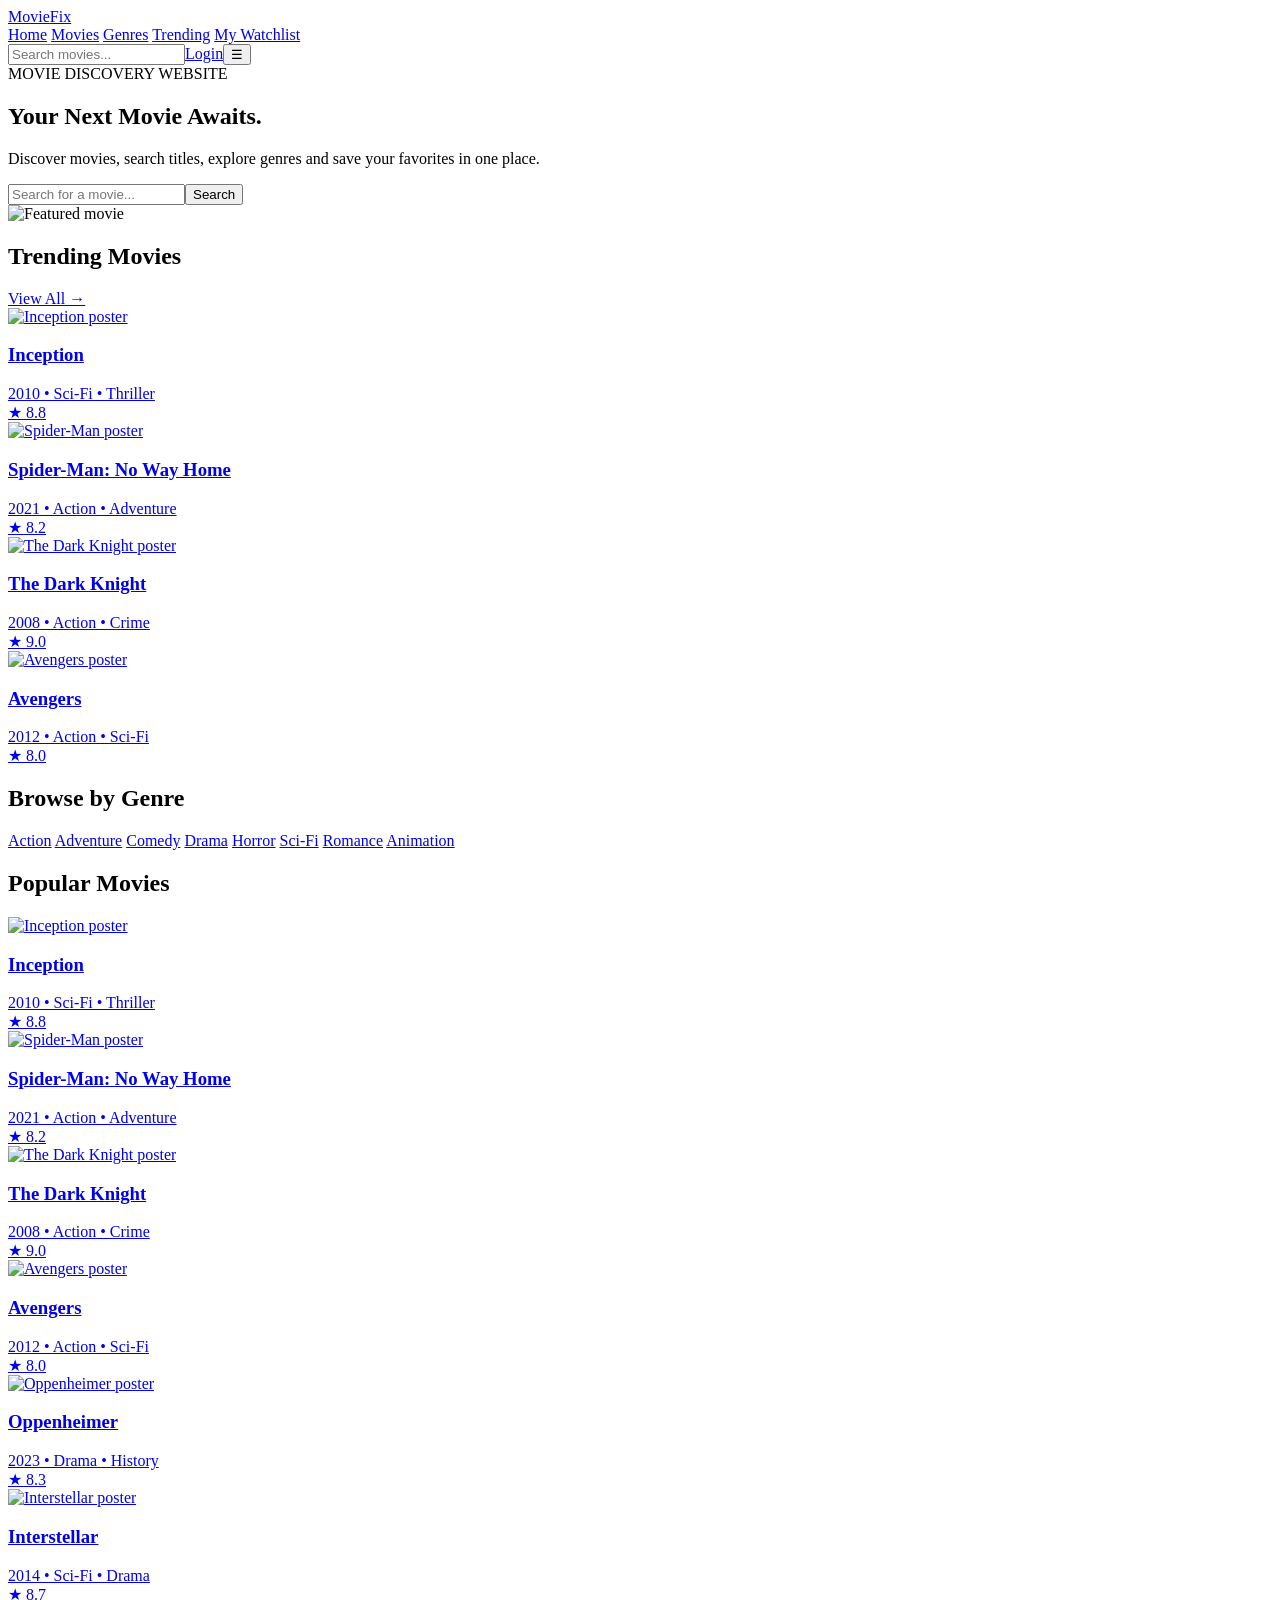
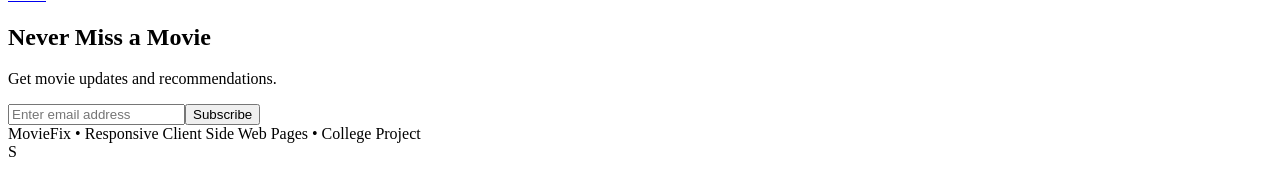
==== Client side/index.html @ 67600639 "Add MovieFix project" ====
<!doctype html>
<html lang="en">
    <head>
        <meta charset="UTF-8">
        <meta name="viewport" content="width=device-width,initial-scale=1.0">
        <title>Home | MovieFix</title>
        <link rel="stylesheet" href="client.css">
    </head>
    <body>
        <header class="topbar">
            <div class="container nav">
                 <a href="index.html" class="brand">Movie<span>Fix</span></a>
                <nav class="nav-links"><a class="active" href="index.html">Home</a>
                    <a href="movies.html">Movies</a>
                    <a href="index.html#genres">Genres</a>
                    <a href="index.html#trending">Trending</a>
                    <a href="watchlist.html">My Watchlist</a>
                </nav>
            <div class="nav-actions"> 
                <input class="search-mini" placeholder="Search movies..." onkeydown="if(event.key==='Enter')location.href='search.html?q='+encodeURIComponent(this.value)"><a class="btn btn-red" href="profile.html">Login</a><button class="menu">☰</button></div>
</div>
</header>
<main>
<section class="hero"><div class="container hero-grid">
    <div>
        <div class="eyebrow">MOVIE DISCOVERY WEBSITE</div>
        <h1>Your Next <span>Movie</span> Awaits.</h1>
        <p>Discover movies, search titles, explore genres and save your favorites in one place.</p>
        <div class="hero-search">
            <input id="heroSearch" placeholder="Search for a movie..."><button onclick="location.href='search.html?q='+encodeURIComponent(document.getElementById('heroSearch').value)">Search</button></div></div><div class="hero-poster"><img src="https://www.originalfilmart.co.uk/cdn/shop/products/interstellar_2014_english_one_sheet_original_film-art_5000x.jpg?v=1581835562" alt="Featured movie" referrerpolicy="no-referrer"></div></div></section>
           <section class="section" id="trending">
            <div class="container">
                <div class="section-head">
                    <h2>Trending <span>Movies</span></h2>
                    <a class="muted" href="movies.html">View All →</a>
                </div>
                <div class="grid" data-movie-grid>
                    <article class="movie-card">
                        <a href="movie-details.html" aria-label="View Inception details">
                            <div class="poster">
                                <img src="https://artofthemovies.co.uk/cdn/shop/files/inception_advance_SD18120_B-731214_920c5dfe-8d66-47c7-af74-11b98a83ebbf_1024x1024%402x.jpg?v=1737545739" alt="Inception poster" loading="lazy" referrerpolicy="no-referrer">
                            </div>
                            <div class="card-body">
                                <h3>Inception</h3>
                                <div class="meta">2010 • Sci-Fi • Thriller</div>
                                <div class="meta"><span class="rating">★ 8.8</span></div>
                            </div>
                        </a>
                    </article>
                    <article class="movie-card">
                        <a href="movie-details.html" aria-label="View Spider-Man details">
                            <div class="poster">
                                <img src="https://artofthemovies.co.uk/cdn/shop/products/IMG_7259.jpg?v=1640349274&amp;width=1946" alt="Spider-Man poster" loading="lazy" referrerpolicy="no-referrer">
                            </div>
                            <div class="card-body">
                                <h3>Spider-Man: No Way Home</h3>
                                <div class="meta">2021 • Action • Adventure</div>
                                <div class="meta"><span class="rating">★ 8.2</span></div>
                            </div>
                        </a>
                    </article>
                    <article class="movie-card">
                        <a href="movie-details.html" aria-label="View The Dark Knight details">
                            <div class="poster">
                                <img src="https://filmartgallery.com/cdn/shop/files/The-Dark-Knight-Vintage-Movie-Poster-Original_96d3cfa1_5000x.jpg?v=1773198168" alt="The Dark Knight poster" loading="lazy" referrerpolicy="no-referrer">
                            </div>
                            <div class="card-body">
                                <h3>The Dark Knight</h3>
                                <div class="meta">2008 • Action • Crime</div>
                                <div class="meta"><span class="rating">★ 9.0</span></div>
                            </div>
                        </a>
                    </article>
                    <article class="movie-card">
                        <a href="movie-details.html" aria-label="View Avengers details">
                            <div class="poster">
                                <img src="https://artofthemovies.co.uk/cdn/shop/files/IMG_0410-1_15f1fdf3-31e8-4544-bbe0-e0befb8ece83_1024x1024%402x.jpg?v=1713453949" alt="Avengers poster" loading="lazy" referrerpolicy="no-referrer">
                            </div>
                            <div class="card-body">
                                <h3>Avengers</h3>
                                <div class="meta">2012 • Action • Sci-Fi</div>
                                <div class="meta"><span class="rating">★ 8.0</span></div>
                            </div>
                        </a>
                    </article>
                </div>
            </div>
        </section>
           <section class="section" id="genres">
            <div class="container">
                <div class="section-head">
                    <h2>Browse by <span>Genre</span></h2>
                </div>
                <div class="genre-grid">
                    <a class="genre" href="search.html?q=Action">Action</a>
                    <a class="genre" href="search.html?q=Adventure">Adventure</a>
                    <a class="genre" href="search.html?q=Comedy">Comedy</a>
                    <a class="genre" href="search.html?q=Drama">Drama</a>
                    <a class="genre" href="search.html?q=Horror">Horror</a>
                    <a class="genre" href="search.html?q=Sci-Fi">Sci-Fi</a>
                    <a class="genre" href="search.html?q=Romance">Romance</a>
                    <a class="genre" href="search.html?q=Animation">Animation</a>
                </div>
            </div>
        </section>
           <section class="section">
            <div class="container">
                <div class="section-head">
                    <h2>Popular <span>Movies</span></h2>
                </div>
                <div class="grid" data-movie-grid>
                    <article class="movie-card">
                        <a href="movie-details.html" aria-label="View Inception details">
                            <div class="poster">
                                <img src="https://artofthemovies.co.uk/cdn/shop/files/inception_advance_SD18120_B-731214_920c5dfe-8d66-47c7-af74-11b98a83ebbf_1024x1024%402x.jpg?v=1737545739" alt="Inception poster" loading="lazy" referrerpolicy="no-referrer">
                            </div>
                            <div class="card-body">
                                <h3>Inception</h3>
                                <div class="meta">2010 • Sci-Fi • Thriller</div>
                                <div class="meta"><span class="rating">★ 8.8</span></div>
                            </div>
                        </a>
                    </article>
                    <article class="movie-card">
                        <a href="movie-details.html" aria-label="View Spider-Man details">
                            <div class="poster">
                                <img src="https://artofthemovies.co.uk/cdn/shop/products/IMG_7259.jpg?v=1640349274&amp;width=1946" alt="Spider-Man poster" loading="lazy" referrerpolicy="no-referrer">
                            </div>
                            <div class="card-body">
                                <h3>Spider-Man: No Way Home</h3>
                                <div class="meta">2021 • Action • Adventure</div>
                                <div class="meta"><span class="rating">★ 8.2</span></div>
                            </div>
                        </a>
                    </article>
                    <article class="movie-card">
                        <a href="movie-details.html" aria-label="View The Dark Knight details">
                            <div class="poster">
                                <img src="https://filmartgallery.com/cdn/shop/files/The-Dark-Knight-Vintage-Movie-Poster-Original_96d3cfa1_5000x.jpg?v=1773198168" alt="The Dark Knight poster" loading="lazy" referrerpolicy="no-referrer">
                            </div>
                            <div class="card-body">
                                <h3>The Dark Knight</h3>
                                <div class="meta">2008 • Action • Crime</div>
                                <div class="meta"><span class="rating">★ 9.0</span></div>
                            </div>
                        </a>
                    </article>
                    <article class="movie-card">
                        <a href="movie-details.html" aria-label="View Avengers details">
                            <div class="poster">
                                <img src="https://artofthemovies.co.uk/cdn/shop/files/IMG_0410-1_15f1fdf3-31e8-4544-bbe0-e0befb8ece83_1024x1024%402x.jpg?v=1713453949" alt="Avengers poster" loading="lazy" referrerpolicy="no-referrer">
                            </div>
                            <div class="card-body">
                                <h3>Avengers</h3>
                                <div class="meta">2012 • Action • Sci-Fi</div>
                                <div class="meta"><span class="rating">★ 8.0</span></div>
                            </div>
                        </a>
                    </article>
                    <article class="movie-card">
                        <a href="movie-details.html" aria-label="View Oppenheimer details">
                            <div class="poster">
                                <img src="https://www.originalfilmart.com/cdn/shop/files/oppenheimer_2023_original_film_art.webp?v=1761775685&amp;width=1200" alt="Oppenheimer poster" loading="lazy" referrerpolicy="no-referrer">
                            </div>
                            <div class="card-body">
                                <h3>Oppenheimer</h3>
                                <div class="meta">2023 • Drama • History</div>
                                <div class="meta"><span class="rating">★ 8.3</span></div>
                            </div>
                        </a>
                    </article>
                    <article class="movie-card">
                        <a href="movie-details.html" aria-label="View Interstellar details">
                            <div class="poster">
                                <img src="https://www.originalfilmart.co.uk/cdn/shop/products/interstellar_2014_english_one_sheet_original_film-art_5000x.jpg?v=1581835562" alt="Interstellar poster" loading="lazy" referrerpolicy="no-referrer">
                            </div>
                            <div class="card-body">
                                <h3>Interstellar</h3>
                                <div class="meta">2014 • Sci-Fi • Drama</div>
                                <div class="meta"><span class="rating">★ 8.7</span></div>
                            </div>
                        </a>
                    </article>
                </div>
            </div>
        </section>
          <section class="section">
            <div class="container banner">
                <h2>Never Miss a Movie</h2>
                <p class="meta">Get movie updates and recommendations.</p>
                <div class="hero-search">
                    <input placeholder="Enter email address"><button onclick="showToast('Subscribed successfully!')">Subscribe</button>
                </div>
            </div>
        </section>
</main>
<footer>
    <div class="container">MovieFix • Responsive Client Side Web Pages • College Project</div>
</footer>
<div class="toast"></div>
</body>
S</html>
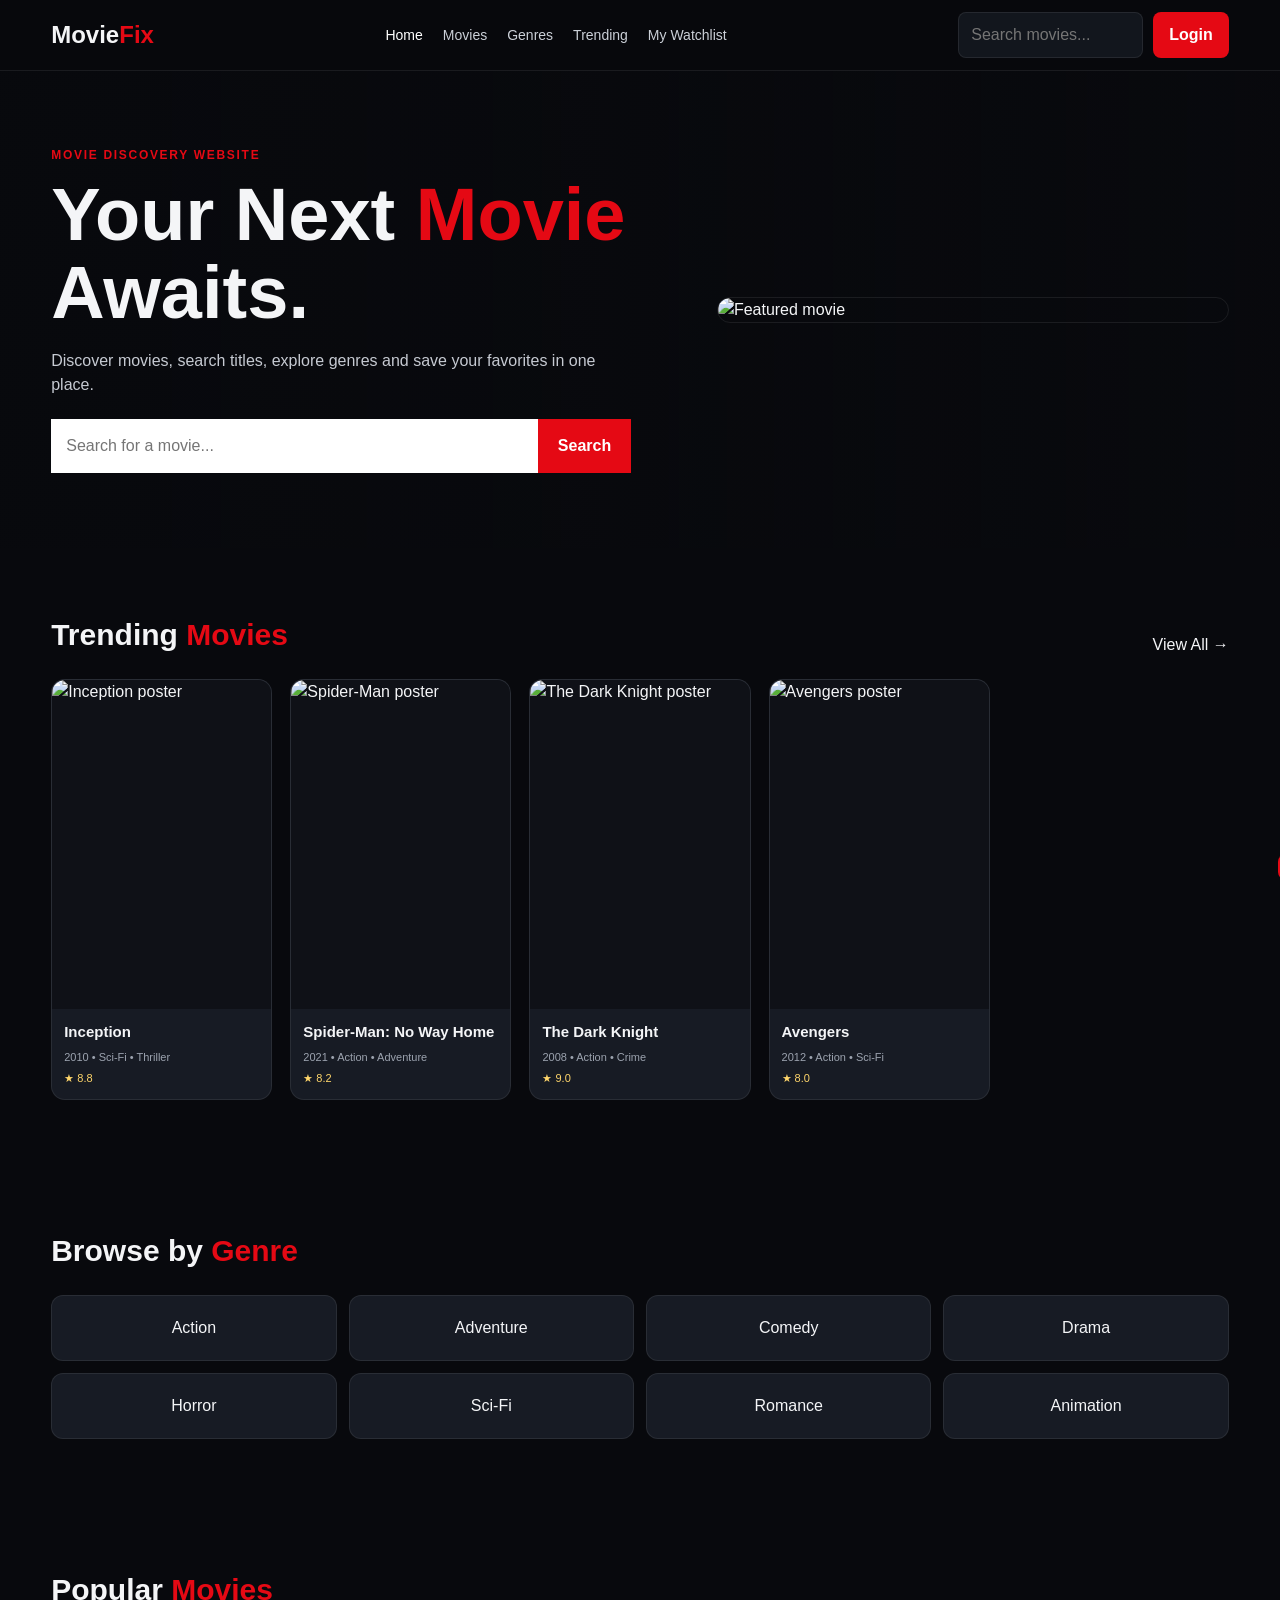
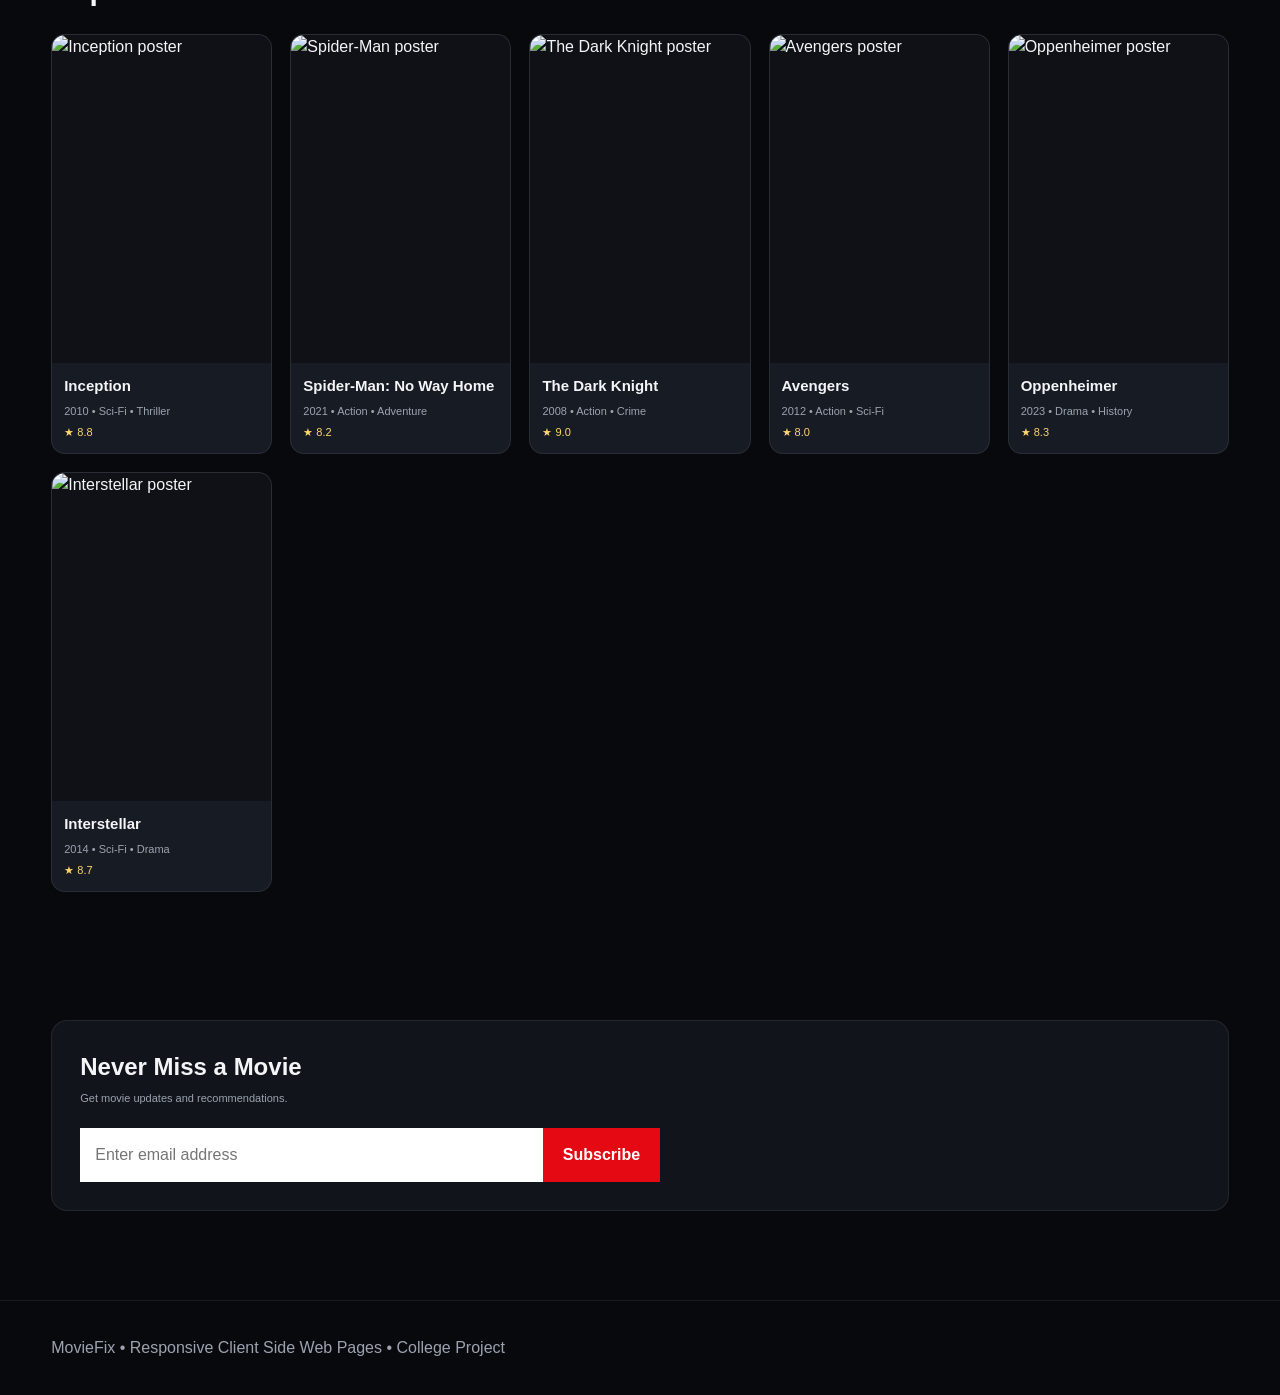
==== commit cd3af578: "Configure GitHub Pages deployment" ====
--- a/Client side/index.html
+++ b/Client side/index.html
@@ -199,4 +199,4 @@
 </footer>
 <div class="toast"></div>
 </body>
-S</html>
+</html>
--- a/Client side/client.css
+++ b/Client side/client.css
@@ -0,0 +1,594 @@
+* {
+    box-sizing: border-box;
+    margin: 0;
+    padding: 0;
+}
+
+:root {
+    --bg: #08090d;
+    --panel: #11141b;
+    --card: #171b24;
+    --text: #f4f5f7;
+    --muted: #9ca3af;
+    --red: #e50914;
+    --line: rgba(255, 255, 255, 0.08);
+}
+
+html {
+    scroll-behavior: smooth;
+}
+
+body {
+    font-family: Arial, Helvetica, sans-serif;
+    background: var(--bg);
+    color: var(--text);
+    line-height: 1.5;
+}
+
+a {
+    text-decoration: none;
+    color: inherit;
+}
+
+button,
+input,
+select {
+    font: inherit;
+}
+
+button {
+    cursor: pointer;
+}
+
+.container {
+    width: min(1180px, 92%);
+    margin: auto;
+}
+
+/* Top Bar */
+
+.topbar {
+    position: sticky;
+    top: 0;
+    z-index: 50;
+    background: rgba(8, 9, 13, 0.96);
+    border-bottom: 1px solid var(--line);
+    backdrop-filter: blur(10px);
+}
+
+.nav {
+    min-height: 70px;
+    display: flex;
+    align-items: center;
+    justify-content: space-between;
+    gap: 18px;
+}
+
+.brand {
+    font-size: 24px;
+    font-weight: 800;
+}
+
+.brand span {
+    color: var(--red);
+}
+
+.nav-links {
+    display: flex;
+    gap: 20px;
+    align-items: center;
+}
+
+.nav-links a {
+    font-size: 14px;
+    color: #cbd0d8;
+}
+
+.nav-links a:hover,
+.nav-links a.active {
+    color: #fff;
+}
+
+.nav-actions {
+    display: flex;
+    gap: 10px;
+    align-items: center;
+}
+
+.search-mini {
+    width: 185px;
+    padding: 10px 12px;
+    background: #12161d;
+    border: 1px solid var(--line);
+    border-radius: 8px;
+    color: #fff;
+    outline: none;
+}
+
+.menu {
+    display: none;
+    background: transparent;
+    border: 0;
+    color: #fff;
+    font-size: 24px;
+}
+
+/* Buttons */
+
+.btn {
+    display: inline-flex;
+    align-items: center;
+    justify-content: center;
+    gap: 8px;
+    border: 0;
+    border-radius: 8px;
+    padding: 11px 16px;
+    font-weight: 700;
+}
+
+.btn-red {
+    background: var(--red);
+    color: #fff;
+}
+
+.btn-outline {
+    background: transparent;
+    color: #fff;
+    border: 1px solid #3d4552;
+}
+
+/* Hero */
+
+.hero {
+    padding: 75px 0;
+    background:
+        linear-gradient(
+            90deg,
+            rgba(8, 9, 13, 0.98) 10%,
+            rgba(8, 9, 13, 0.80) 45%,
+            rgba(8, 9, 13, 0.28)
+        ),
+        url("https://www.originalfilmart.co.uk/cdn/shop/products/interstellar_2014_english_one_sheet_original_film-art_5000x.jpg?v=1581835562") center / cover no-repeat;
+}
+
+.hero-grid {
+    display: grid;
+    grid-template-columns: 1.1fr 0.9fr;
+    gap: 40px;
+    align-items: center;
+}
+
+.eyebrow {
+    color: var(--red);
+    font-size: 12px;
+    font-weight: 800;
+    letter-spacing: 1.7px;
+}
+
+.hero h1 {
+    font-size: clamp(42px, 6vw, 74px);
+    line-height: 1.05;
+    margin: 12px 0 18px;
+}
+
+.hero h1 span {
+    color: var(--red);
+}
+
+.hero p {
+    max-width: 580px;
+    color: #c6cad2;
+}
+
+.hero-search {
+    display: flex;
+    max-width: 580px;
+    margin-top: 22px;
+}
+
+.hero-search input {
+    flex: 1;
+    min-width: 0;
+    padding: 15px;
+    border: 0;
+    outline: 0;
+}
+
+.hero-search button {
+    padding: 0 20px;
+    border: 0;
+    background: var(--red);
+    color: #fff;
+    font-weight: 700;
+}
+
+.hero-poster {
+    border: 1px solid var(--line);
+    border-radius: 16px;
+    overflow: hidden;
+}
+
+.hero-poster img {
+    width: 100%;
+    display: block;
+}
+
+/* Sections */
+
+.section {
+    padding: 64px 0;
+}
+
+.section-head {
+    display: flex;
+    align-items: end;
+    justify-content: space-between;
+    gap: 18px;
+    margin-bottom: 22px;
+}
+
+.section-head h2 {
+    font-size: 30px;
+}
+
+.section-head h2 span {
+    color: var(--red);
+}
+
+/* Movie Grid */
+
+.grid {
+    display: grid;
+    grid-template-columns: repeat(5, 1fr);
+    gap: 18px;
+}
+
+.movie-card {
+    position: relative;
+    background: var(--card);
+    border: 1px solid var(--line);
+    border-radius: 14px;
+    overflow: hidden;
+    transition: 0.25s;
+}
+
+.movie-card:hover {
+    transform: translateY(-5px);
+}
+
+.poster {
+    aspect-ratio: 2 / 3;
+    background: #0f1117;
+    overflow: hidden;
+}
+
+.poster img {
+    width: 100%;
+    height: 100%;
+    object-fit: cover;
+    display: block;
+}
+
+.card-body {
+    padding: 12px;
+}
+
+.card-body h3 {
+    font-size: 15px;
+    white-space: nowrap;
+    overflow: hidden;
+    text-overflow: ellipsis;
+}
+
+.meta {
+    font-size: 11px;
+    color: var(--muted);
+    margin-top: 5px;
+}
+
+.rating {
+    color: #ffd66b;
+}
+
+.save {
+    position: absolute;
+    right: 10px;
+    top: 10px;
+    width: 36px;
+    height: 36px;
+    border: 0;
+    border-radius: 50%;
+    background: rgba(0, 0, 0, 0.72);
+    color: #fff;
+    font-size: 18px;
+    z-index: 2;
+}
+
+.save.saved {
+    background: var(--red);
+}
+
+/* Genres */
+
+.genre-grid {
+    display: grid;
+    grid-template-columns: repeat(4, 1fr);
+    gap: 12px;
+}
+
+.genre {
+    padding: 20px;
+    background: var(--card);
+    border: 1px solid var(--line);
+    border-radius: 12px;
+    text-align: center;
+}
+
+.genre:hover {
+    border-color: var(--red);
+}
+
+/* Banner */
+
+.banner {
+    background: var(--panel);
+    border: 1px solid var(--line);
+    border-radius: 16px;
+    padding: 28px;
+}
+
+/* Search Page */
+
+.search-page {
+    padding: 52px 0;
+}
+
+.search-bar {
+    display: flex;
+    gap: 10px;
+    margin-bottom: 25px;
+}
+
+.search-bar input,
+.search-bar select {
+    background: #131720;
+    border: 1px solid var(--line);
+    color: #fff;
+    padding: 13px;
+    border-radius: 8px;
+}
+
+.search-bar input {
+    flex: 1;
+    min-width: 0;
+}
+
+/* Pagination */
+
+.pagination {
+    display: flex;
+    justify-content: center;
+    gap: 8px;
+    margin-top: 24px;
+}
+
+.pagination button {
+    background: #171c25;
+    border: 1px solid var(--line);
+    color: #fff;
+    padding: 9px 13px;
+    border-radius: 7px;
+}
+
+.pagination .active {
+    background: var(--red);
+}
+
+/* Movie Details */
+
+.detail {
+    padding: 55px 0;
+}
+
+.detail-grid {
+    display: grid;
+    grid-template-columns: 330px 1fr;
+    gap: 35px;
+}
+
+.detail-poster img {
+    width: 100%;
+    display: block;
+    border-radius: 16px;
+}
+
+.detail h1 {
+    font-size: 44px;
+}
+
+.detail p {
+    color: #c5c9d1;
+    max-width: 780px;
+    margin-top: 16px;
+}
+
+/* Chips */
+
+.chips {
+    display: flex;
+    flex-wrap: wrap;
+    gap: 8px;
+    margin: 13px 0;
+}
+
+.chip {
+    border: 1px solid var(--line);
+    border-radius: 20px;
+    padding: 6px 11px;
+    font-size: 12px;
+}
+
+.actions {
+    display: flex;
+    flex-wrap: wrap;
+    gap: 10px;
+    margin-top: 24px;
+}
+
+/* Profile */
+
+.profile {
+    padding: 55px 0;
+}
+
+.profile-grid {
+    display: grid;
+    grid-template-columns: 280px 1fr;
+    gap: 22px;
+}
+
+.panel {
+    background: var(--card);
+    border: 1px solid var(--line);
+    border-radius: 14px;
+    padding: 23px;
+}
+
+.profile-card {
+    text-align: center;
+}
+
+.avatar {
+    width: 110px;
+    height: 110px;
+    border-radius: 50%;
+    margin: 0 auto 14px;
+    background: linear-gradient(135deg, #313948, #677283);
+    display: grid;
+    place-items: center;
+    font-size: 42px;
+}
+
+.list {
+    display: grid;
+    gap: 10px;
+    margin-top: 18px;
+}
+
+.list-item {
+    display: flex;
+    justify-content: space-between;
+    gap: 16px;
+    align-items: center;
+    padding: 13px 15px;
+    background: #12151c;
+    border: 1px solid var(--line);
+    border-radius: 8px;
+}
+
+/* Footer */
+
+footer {
+    border-top: 1px solid var(--line);
+    padding: 35px 0;
+    color: var(--muted);
+    margin-top: 25px;
+}
+
+/* Toast */
+
+.toast {
+    position: fixed;
+    right: 20px;
+    bottom: 20px;
+    z-index: 100;
+    background: #202631;
+    border-left: 4px solid var(--red);
+    padding: 13px 16px;
+    border-radius: 8px;
+    transform: translateX(150%);
+    transition: 0.25s;
+}
+
+.toast.show {
+    transform: none;
+}
+
+/* Responsive */
+
+@media (max-width: 1050px) {
+    .grid {
+        grid-template-columns: repeat(4, 1fr);
+    }
+}
+
+@media (max-width: 900px) {
+    .hero-grid {
+        grid-template-columns: 1fr;
+    }
+
+    .hero-poster {
+        max-width: 430px;
+    }
+
+    .nav-links {
+        display: none;
+        position: absolute;
+        left: 0;
+        right: 0;
+        top: 70px;
+        background: #0b0e14;
+        padding: 18px;
+        flex-direction: column;
+        align-items: flex-start;
+        border-bottom: 1px solid var(--line);
+    }
+
+    .nav-links.show {
+        display: flex;
+    }
+
+    .menu {
+        display: block;
+    }
+
+    .search-mini {
+        display: none;
+    }
+}
+
+@media (max-width: 700px) {
+    .grid {
+        grid-template-columns: repeat(2, 1fr);
+    }
+
+    .genre-grid {
+        grid-template-columns: repeat(2, 1fr);
+    }
+
+    .detail-grid,
+    .profile-grid {
+        grid-template-columns: 1fr;
+    }
+
+    .detail-poster {
+        max-width: 330px;
+    }
+
+    .hero {
+        padding: 55px 0;
+    }
+
+    .hero-search,
+    .search-bar {
+        flex-direction: column;
+    }
+
+    .hero-search button {
+        padding: 14px;
+    }
+
+    .section {
+        padding: 48px 0;
+    }
+}
